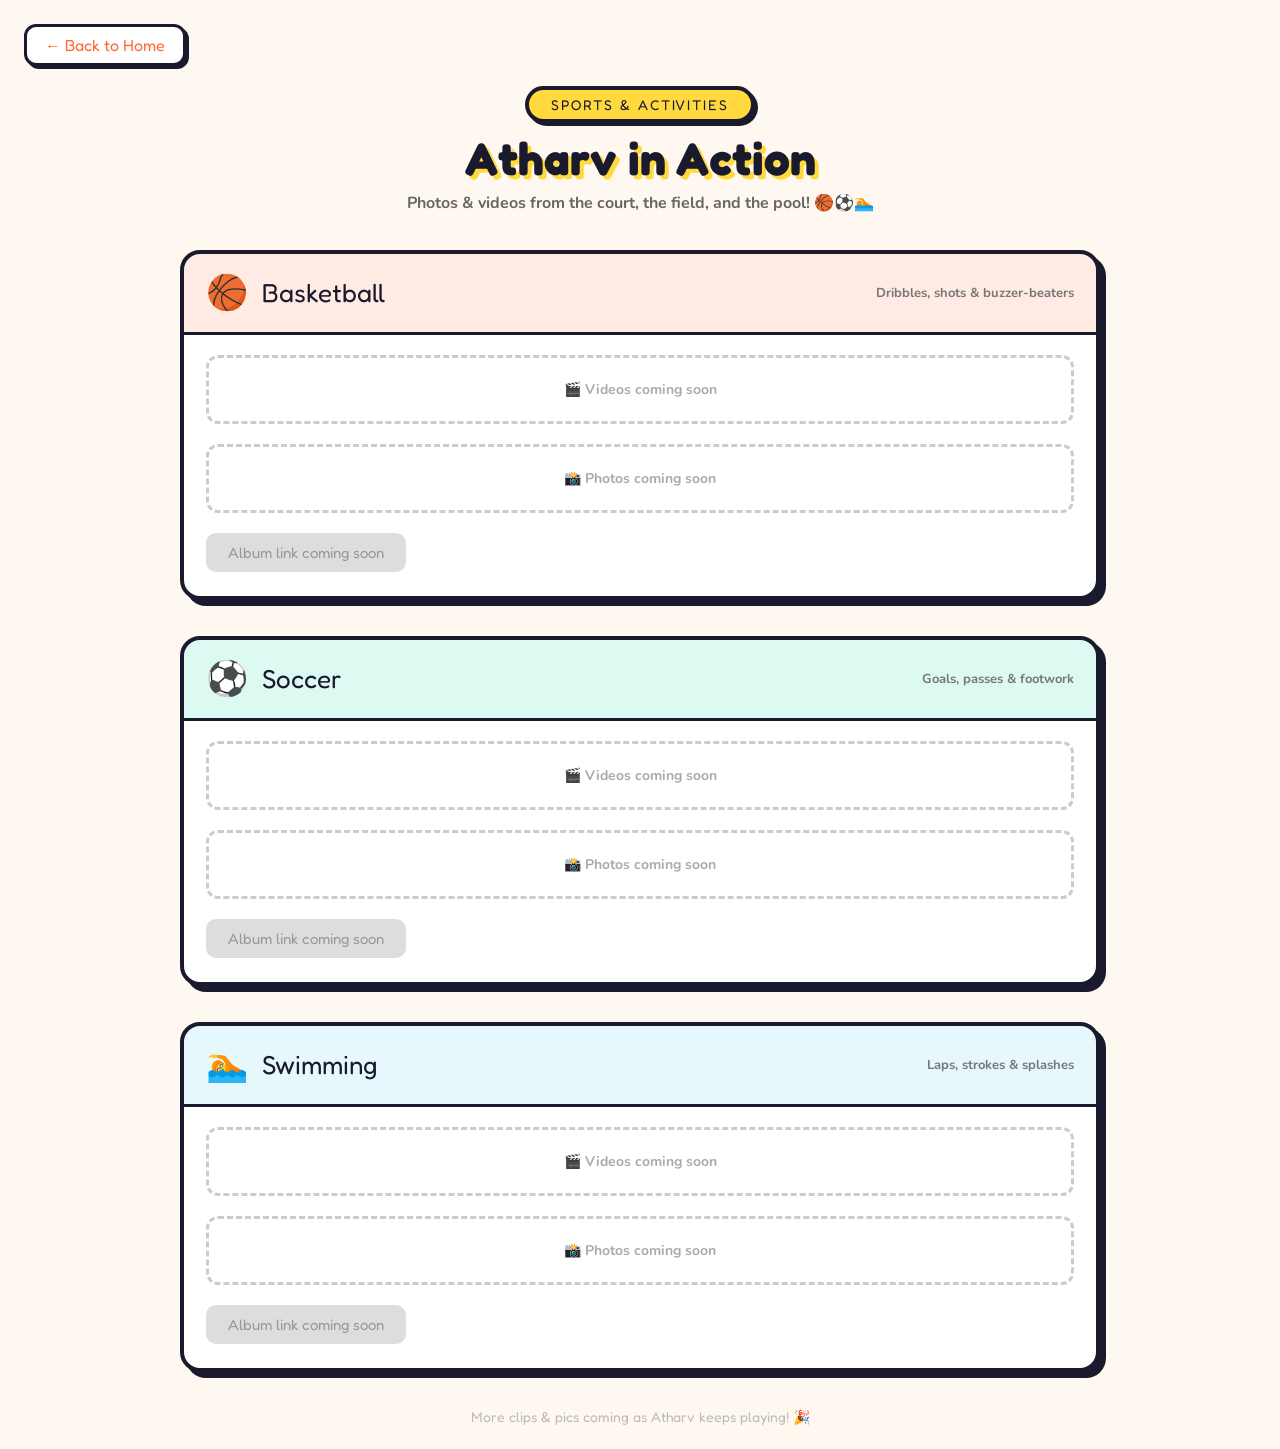
==== gallery/index.html @ 75637cfb "Add Sports & Activities gallery (basketball, soccer, swimming) Data-driven /gallery/ page with per-s" ====
<!DOCTYPE html>
<html lang="en">
<head>
<meta charset="UTF-8">
<meta name="viewport" content="width=device-width, initial-scale=1.0">
<title>Atharv's Sports & Activities</title>
<link href="https://fonts.googleapis.com/css2?family=Fredoka+One&family=Nunito:wght@400;600;700;800&display=swap" rel="stylesheet">
<style>
  :root {
    --yellow: #FFD93D; --orange: #FF6B35; --pink: #FF6B9D; --green: #06D6A0;
    --blue: #4CC9F0; --purple: #7B5EA7; --red: #EF233C; --bg: #FFF8F0; --text: #1A1A2E;
  }
  * { margin: 0; padding: 0; box-sizing: border-box; }
  body { font-family: 'Nunito', sans-serif; background: var(--bg); color: var(--text); min-height: 100vh; padding: 24px; }
  a { text-decoration: none; color: inherit; }

  .back-link {
    display: inline-block; margin-bottom: 20px; font-family: 'Fredoka One', cursive; font-size: 16px;
    color: var(--orange); border: 3px solid var(--text); border-radius: 12px; padding: 8px 18px;
    background: white; box-shadow: 3px 3px 0 var(--text); transition: transform 0.1s, box-shadow 0.1s;
  }
  .back-link:hover { transform: translate(-2px, -2px); box-shadow: 5px 5px 0 var(--text); }

  .header { text-align: center; margin-bottom: 36px; }
  .header-badge {
    display: inline-block; background: var(--yellow); border: 4px solid var(--text); border-radius: 50px;
    padding: 6px 22px; font-family: 'Fredoka One', cursive; font-size: 14px; letter-spacing: 2px;
    text-transform: uppercase; margin-bottom: 10px; box-shadow: 3px 3px 0 var(--text);
  }
  h1 { font-family: 'Fredoka One', cursive; font-size: 46px; line-height: 1.1; text-shadow: 4px 4px 0 var(--yellow); }
  .subtitle { font-size: 16px; font-weight: 700; color: #666; margin-top: 8px; }

  .container { max-width: 920px; margin: 0 auto; }

  .sport {
    border: 4px solid var(--text); border-radius: 20px; overflow: hidden;
    box-shadow: 6px 6px 0 var(--text); margin-bottom: 36px; background: white;
  }
  .sport-header {
    display: flex; align-items: center; gap: 14px; padding: 16px 22px; border-bottom: 3px solid var(--text);
  }
  .sport-emoji { font-size: 34px; }
  .sport-title { font-family: 'Fredoka One', cursive; font-size: 26px; flex: 1; }
  .sport-tag { font-size: 13px; font-weight: 700; color: #777; }
  .sport-body { padding: 20px 22px 24px; }

  .block-label {
    font-family: 'Fredoka One', cursive; font-size: 15px; margin: 4px 0 12px; display: flex; align-items: center; gap: 8px;
  }

  /* Video grid (responsive 16:9) */
  .videos { display: grid; grid-template-columns: repeat(auto-fit, minmax(260px, 1fr)); gap: 16px; margin-bottom: 22px; }
  .video-wrap {
    position: relative; width: 100%; padding-top: 56.25%; border: 3px solid var(--text);
    border-radius: 12px; overflow: hidden; background: #000;
  }
  .video-wrap iframe { position: absolute; inset: 0; width: 100%; height: 100%; border: 0; }

  /* Photo grid */
  .photos { display: grid; grid-template-columns: repeat(auto-fill, minmax(150px, 1fr)); gap: 12px; margin-bottom: 20px; }
  .photo {
    border: 3px solid var(--text); border-radius: 12px; overflow: hidden; aspect-ratio: 1 / 1;
    background: #eee; box-shadow: 3px 3px 0 var(--text);
  }
  .photo img { width: 100%; height: 100%; object-fit: cover; display: block; }

  .empty {
    border: 3px dashed #ccc; border-radius: 12px; padding: 22px; text-align: center;
    font-weight: 700; color: #aaa; font-size: 14px; margin-bottom: 20px;
  }

  .album-btn {
    display: inline-block; background: var(--text); color: white; font-family: 'Fredoka One', cursive;
    font-size: 15px; padding: 10px 22px; border-radius: 10px; transition: background 0.2s;
  }
  .album-btn:hover { background: var(--orange); }
  .album-btn.disabled { background: #ddd; color: #999; pointer-events: none; }

  .footer { text-align: center; margin-top: 36px; font-family: 'Fredoka One', cursive; font-size: 14px; color: #bbb; }
</style>
</head>
<body>

<a href="/" class="back-link">&larr; Back to Home</a>

<div class="header">
  <div class="header-badge">Sports &amp; Activities</div>
  <h1>Atharv in Action</h1>
  <p class="subtitle">Photos &amp; videos from the court, the field, and the pool! 🏀⚽🏊</p>
</div>

<div class="container" id="container"></div>

<div class="footer">More clips &amp; pics coming as Atharv keeps playing! 🎉</div>

<script>
/* =========================================================================
   ADD CONTENT HERE — just fill in each sport's videos, photos, and album.

   videos:  YouTube links or IDs, e.g. "https://youtu.be/AbC123" or "AbC123"
   photos:  image paths in /assets/gallery/<sport>/  e.g. "/assets/gallery/basketball/game1.jpg"
   album:   the Google Photos shared-album link for that sport ("" = hide button)
   ========================================================================= */
const sports = [
  {
    key: 'basketball', name: 'Basketball', emoji: '🏀', accent: '#FF6B35',
    tag: 'Dribbles, shots & buzzer-beaters',
    videos: [],   // e.g. ['https://youtu.be/XXXXXXXXXXX']
    photos: [],   // e.g. ['/assets/gallery/basketball/photo1.jpg']
    album: ''     // e.g. 'https://photos.app.goo.gl/XXXXXXXX'
  },
  {
    key: 'soccer', name: 'Soccer', emoji: '⚽', accent: '#06D6A0',
    tag: 'Goals, passes & footwork',
    videos: [],
    photos: [],
    album: ''
  },
  {
    key: 'swimming', name: 'Swimming', emoji: '🏊', accent: '#4CC9F0',
    tag: 'Laps, strokes & splashes',
    videos: [],
    photos: [],
    album: ''
  }
];

// Pull the 11-char video id out of any common YouTube URL form (or accept a bare id)
function ytId(v) {
  if (!v) return '';
  var m = v.match(/(?:youtu\.be\/|v=|embed\/|shorts\/)([A-Za-z0-9_-]{11})/);
  if (m) return m[1];
  if (/^[A-Za-z0-9_-]{11}$/.test(v)) return v;
  return '';
}

function buildSection(s) {
  var sec = document.createElement('section');
  sec.className = 'sport';
  sec.style.boxShadow = '6px 6px 0 ' + '#1A1A2E';

  var header = '<div class="sport-header" style="background:' + s.accent + '22">' +
    '<span class="sport-emoji">' + s.emoji + '</span>' +
    '<span class="sport-title">' + s.name + '</span>' +
    '<span class="sport-tag">' + s.tag + '</span></div>';

  var body = '<div class="sport-body">';

  // Videos
  var vids = (s.videos || []).map(ytId).filter(Boolean);
  if (vids.length) {
    body += '<div class="block-label">🎬 Videos</div><div class="videos">';
    vids.forEach(function(id) {
      body += '<div class="video-wrap"><iframe src="https://www.youtube.com/embed/' + id +
        '" title="' + s.name + ' video" loading="lazy" allowfullscreen ' +
        'allow="accelerometer; autoplay; clipboard-write; encrypted-media; gyroscope; picture-in-picture"></iframe></div>';
    });
    body += '</div>';
  } else {
    body += '<div class="empty">🎬 Videos coming soon</div>';
  }

  // Photos
  var pics = s.photos || [];
  if (pics.length) {
    body += '<div class="block-label">📸 Photos</div><div class="photos">';
    pics.forEach(function(p) {
      var src = typeof p === 'string' ? p : p.src;
      body += '<a class="photo" href="' + src + '" target="_blank"><img src="' + src +
        '" alt="' + s.name + ' photo" loading="lazy"></a>';
    });
    body += '</div>';
  } else {
    body += '<div class="empty">📸 Photos coming soon</div>';
  }

  // Album link
  if (s.album) {
    body += '<a class="album-btn" href="' + s.album + '" target="_blank">See all ' + s.name + ' photos &rarr;</a>';
  } else {
    body += '<span class="album-btn disabled">Album link coming soon</span>';
  }

  body += '</div>';
  sec.innerHTML = header + body;
  return sec;
}

var container = document.getElementById('container');
sports.forEach(function(s) { container.appendChild(buildSection(s)); });
</script>
</body>
</html>
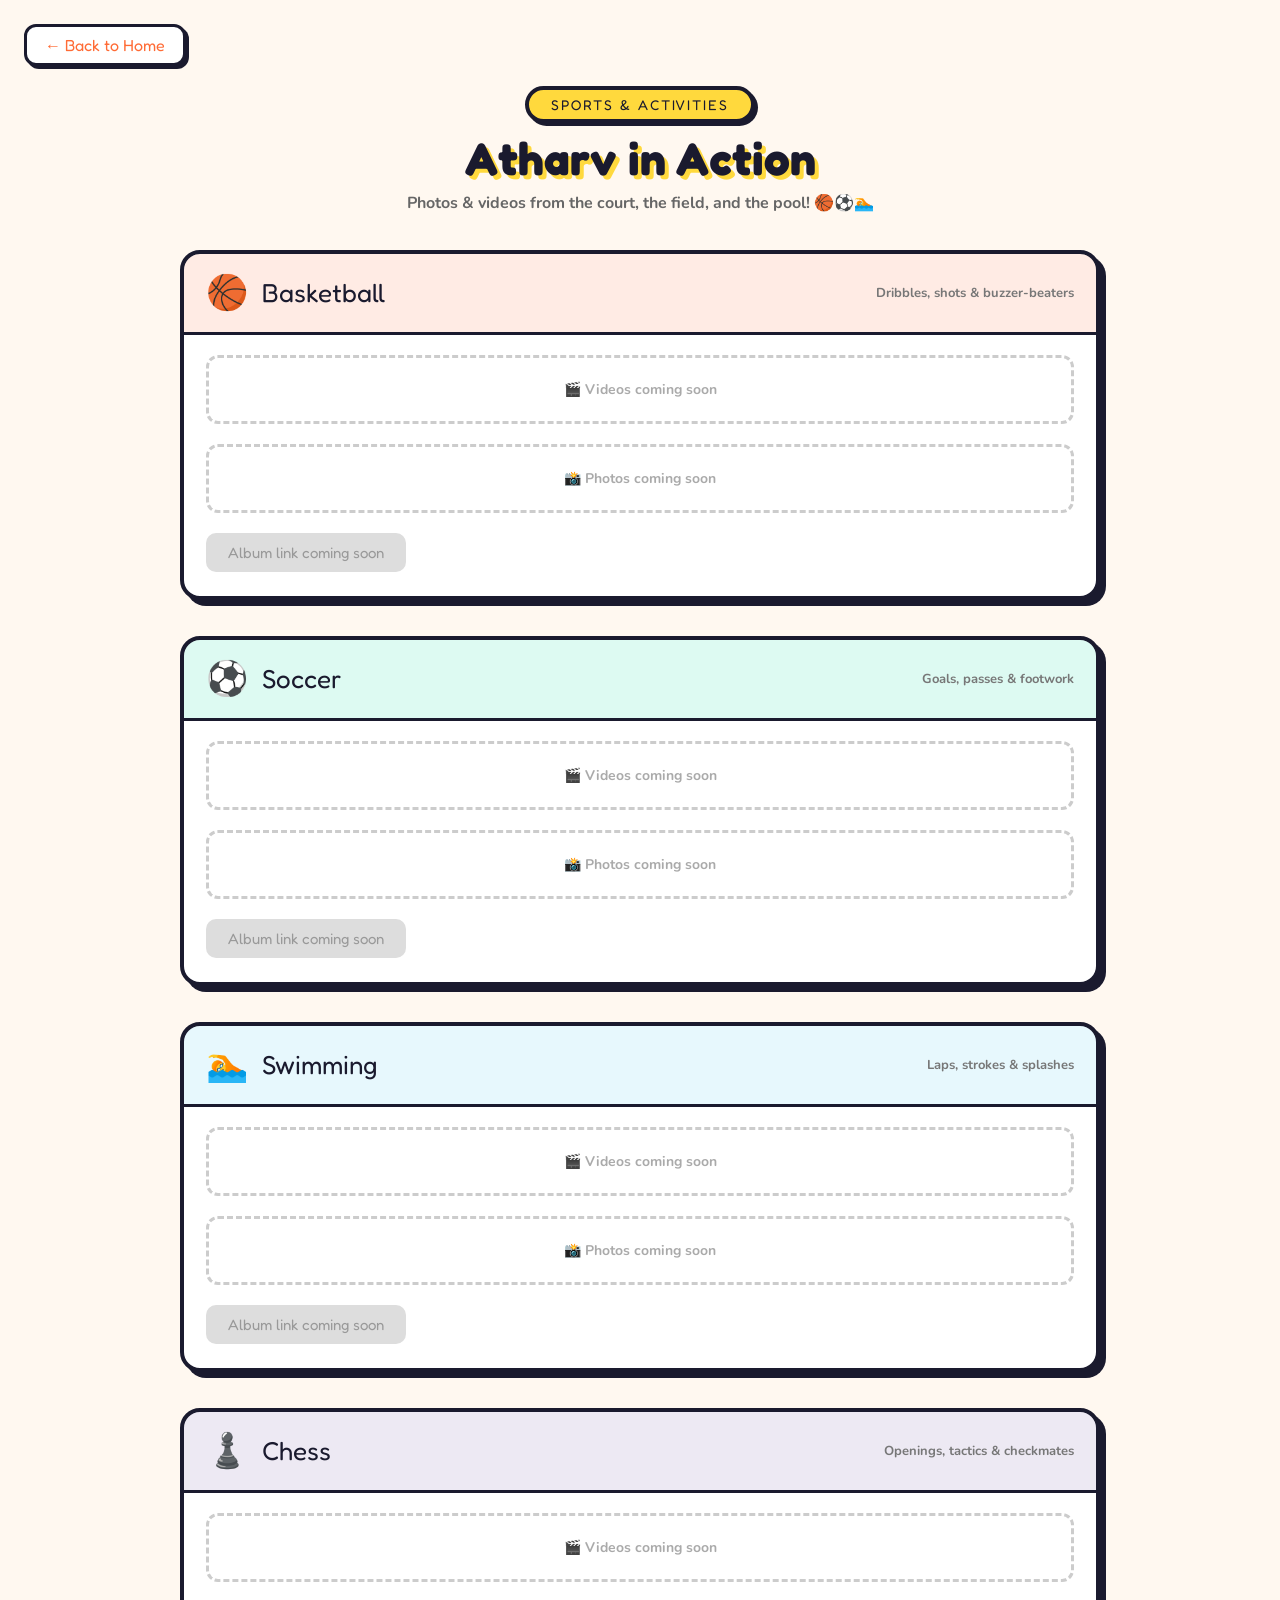
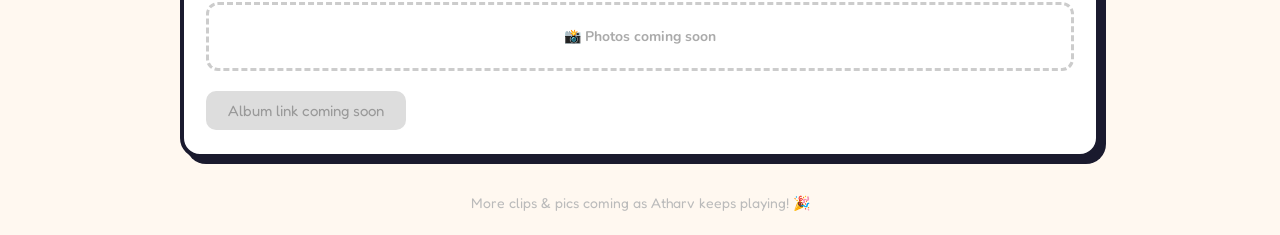
==== commit 07f629be: "Add chess to Sports & Activities section Co-Authored-By: Claude Sonnet 4.6 <noreply@anthropic.com>" ====
--- a/gallery/index.html
+++ b/gallery/index.html
@@ -119,6 +119,13 @@
   {
     key: 'swimming', name: 'Swimming', emoji: '🏊', accent: '#4CC9F0',
     tag: 'Laps, strokes & splashes',
+    videos: [],
+    photos: [],
+    album: ''
+  },
+  {
+    key: 'chess', name: 'Chess', emoji: '♟️', accent: '#7B5EA7',
+    tag: 'Openings, tactics & checkmates',
     videos: [],
     photos: [],
     album: ''
